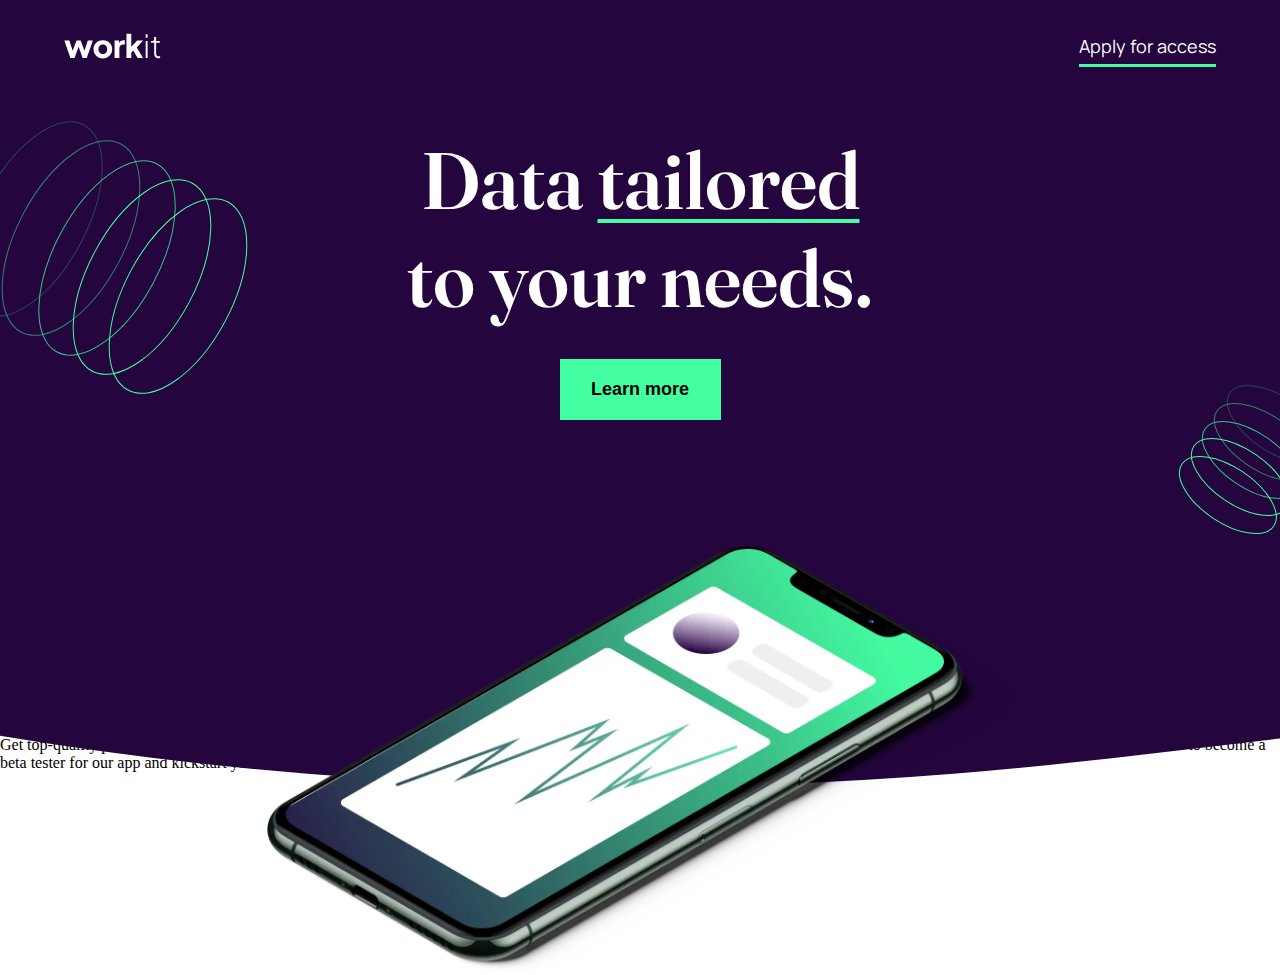
==== index.html @ 108d4085 "moving files to root dir and setting media queries" ====
<!DOCTYPE html>
<html lang="en">
<head>
  <meta charset="UTF-8">
  <meta name="viewport" content="width=device-width, initial-scale=1.0">
  <link rel="icon" type="image/png" sizes="32x32" href="./assets/images/favicon-32x32.png">
  <link rel="stylesheet" href="./assets/styles.css">
  <title>Frontend Mentor | Workit landing page</title>
</head>

<body>

  <header>
    <div class="container">
      <ul class="header-nav">
        <li><a href="#"><img src="./assets/images/logo-light.svg" alt="logo"></a></li>
        <li><a href="#">Apply for access</a>
          <div class="green-underline"></div>
        </li>
      </ul>
      <div class="header-text">
        <h1>Data <span class="h1-text-underline">tailored</span>  to your needs.</h1>
      </div>
      <button class="header-btn">Learn more</button>
      <img class="header-phone" src="assets/images/image-hero.webp" alt="phone">
    </div>
    <div class="custom-shape-divider-top">
      <svg data-name="Layer 1" xmlns="http://www.w3.org/2000/svg" viewBox="0 0 1200 120" preserveAspectRatio="none">
        <path d="M321.39,56.44c58-10.79,114.16-30.13,172-41.86,82.39-16.72,168.19-17.73,250.45-.39C823.78,31,906.67,72,985.66,92.83c70.05,18.48,146.53,26.09,214.34,3V0H0V27.35A600.21,600.21,0,0,0,321.39,56.44Z" class="shape-fill"></path>
      </svg>
  </div>
  </header>

  

  Learn more
  
  1

  Actionable insights
  
  Optimize your products, improve customer satisfaction and stay ahead of the competition 
  with our product data analytics.

  2

  Data-driven decisions

  Make data-driven decisions with our product data analytics. Our AI-generated reports help 
  you unlock insights hidden in your product data.

  3

  Always affordable

  Always affordable pricing that scales with your business. Get top-quality product data 
  analytics services without hidden costs or unexpected fees.

  Be the first to test

  Hi, I'm Louis Graham, the founder of the company. Book a demo call with me to become a 
  beta tester for our app and kickstart your company. Apply for access below and I’ll be 
  in touch to schedule a call.

  Apply for access

</body>
</html>
---- assets/styles.css ----
:root {
  --green: #44FFA1;
  --purple900:#24053E;
  --purple500:#584D62;
  --purple100:#FCF8FF;
  --white:#FFFFFF;
}

@font-face {
  font-family: 'Fraunces';
  src: url('fonts/fraunces/Fraunces-VariableFont_SOFT\,WONK\,opsz\,wght.ttf')
}

@font-face {
  font-family: 'Manrope';
  src: url('fonts/manrope/Manrope-VariableFont_wght.ttf')
}



/*





GLOBAL STYLES





*/


* {
  margin: 0px;
  padding: 0px;
  box-sizing: border-box;
}


.container {
  width: 95%;
  max-width: 1440px;
  margin: auto;
}

a {
  text-decoration: none;
}

li {
  list-style: none;
}

h1, h2, h3 {
  font-family: "Fraunces", serif;
  font-weight: 600;
}

p, a {
  line-height: 1.6;
  font-family: "Manrope", sans-serif;
  font-size: 18px;
  font-weight: 400;
}


/* 





Header






*/




header {
  background-color: var(--purple900);
  height: 700px;
  position: relative;
  color: var(--white);
  background-image: url('images/bg-pattern-1.svg'), url('images/bg-pattern-2.svg');
  background-repeat: no-repeat;
  background-position: -5vw 11vh, 91vw 41vh;
}

.custom-shape-divider-top {
  position: absolute;
  top: 100%;
  left: 0;
  width: 100%;
  overflow: hidden;
  line-height: 0;
}

.custom-shape-divider-top svg {
  position: relative;
  display: block;
  width: calc(278% + 1.3px);
  height: 157px;
}

.custom-shape-divider-top .shape-fill {
  fill: var(--purple900);
}

.header-nav {
  display: flex;
  justify-content: space-between;
  align-items: center;
  padding: 2rem;
}

.header-nav a {
  color: var(--white);
  transition: color .2s ease-in;
}

.header-nav a:hover {
  color: var(--green);
  /* cursor: pointer; */
}

.green-underline {
  background-color: var(--green);
  width: 100%;
  height: 3px;
  margin-top: 3px;
}

.header-text {
  margin-top: 2rem;
}

.header-text h1 {
  font-size: 80px;
  width: 500px;
  text-align: center;
  margin: 0 auto;
}

.h1-text-underline {
  text-decoration: underline 4px;
  text-decoration-color: var(--green);
  text-underline-offset: 10px;
}

.header-btn {
  margin: 2rem auto;
  display: block;
  background-color: var(--green);
  color: #000000;
  border: none;
  height: 61px;
  width: 161px;
  font-size: 18px;
  font-weight: bold;
  transition: all .2s ease-in;
}

.header-btn:hover {
  background-color: var(--purple900);
  border: var(--green) 2px solid;
  color: var(--green);
  cursor: pointer;
}

.header-phone {
  display: block;
  width: 746px;
  position: absolute;
  top: 78%;
  left: calc((100vw - 746px)/2);
  z-index: 5;
  /* margin: 0 auto; */
}

.circle-bg {
  position: absolute;
  top: 0;
  left: 0;
}


/*




Media query





*/



@media screen and (max-width: 1180px) {
  /* media query for tablet */

  header {
    height: 520px;
  }
  .header-phone {
    display: block;
    width: 520px;
    position: absolute;
    top: 89%;
    left: calc((100vw - 520px)/2);
    z-index: 5;
    /* margin: 0 auto; */
  }

  header {
    background-position: -18vw 11vh, 91vw 41vh;
  }
}


@media screen and (max-width: 650px) {
  /* media query for phone */

  .header-phone {
    display: block;
    width: 450px;
    position: absolute;
    left: calc((100vw - 450px)/2);
    z-index: 5;
    /* margin: 0 auto; */
  }

  header {
    background-position: -18vw 11vh, 91vw 41vh;
  }
}


@media screen and (max-width: 520px) {
  /* media query for phone */

  header {
    height: 480px;
    background-position: -18vw 11vh, 91vw 41vh;
  }

  .header-phone {
    display: block;
    width: 320px;
    position: absolute;
    top: 98%;
    left: calc((100vw - 320px)/2);
    z-index: 5;
    /* margin: 0 auto; */
  }

  .header-text h1 {
    font-size: 80px;
    width: 100%;
    text-align: center;
    margin: 0 auto;
  }
}
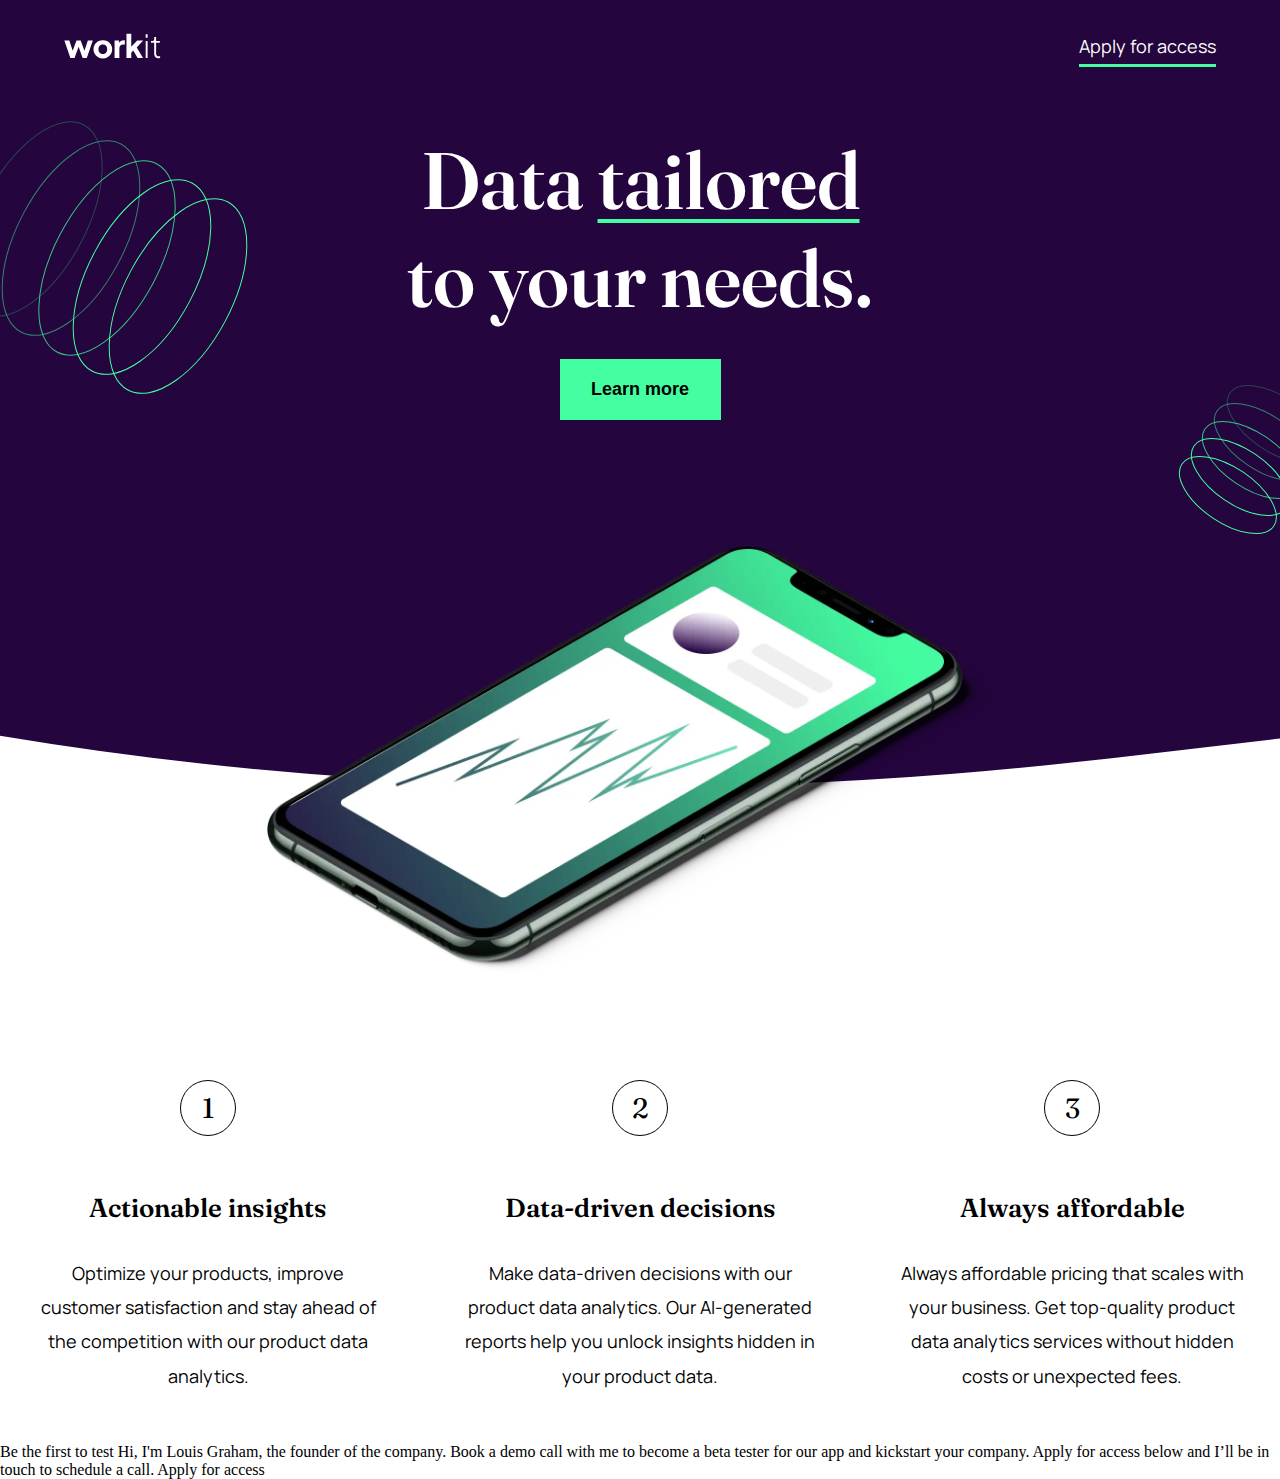
==== commit 6dad7b60: "Add the first section with css and responsive media queries" ====
--- a/index.html
+++ b/index.html
@@ -31,30 +31,40 @@
   </div>
   </header>
 
-  
-
-  Learn more
-  
-  1
-
-  Actionable insights
-  
-  Optimize your products, improve customer satisfaction and stay ahead of the competition 
-  with our product data analytics.
-
-  2
-
-  Data-driven decisions
-
-  Make data-driven decisions with our product data analytics. Our AI-generated reports help 
-  you unlock insights hidden in your product data.
-
-  3
-
-  Always affordable
-
-  Always affordable pricing that scales with your business. Get top-quality product data 
-  analytics services without hidden costs or unexpected fees.
+  <section class="features">
+    <div class="items">
+      <article class="item">
+        <p>1</p>
+        <div class="content">
+          <h2>Actionable insights</h2>
+          <p>
+            Optimize your products, improve customer satisfaction and stay ahead of the competition 
+            with our product data analytics.
+          </p>
+        </div>
+      </article>
+      <article class="item">
+        <p>2</p>
+        <div class="content">
+          <h2>Data-driven decisions</h2>
+          <p>
+            Make data-driven decisions with our product data analytics. Our AI-generated reports help 
+            you unlock insights hidden in your product data.
+          </p>
+        </div>
+      </article>
+      <article class="item">
+        <p>3</p>
+        <div class="content">
+          <h2>Always affordable</h2>
+          <p>
+            Always affordable pricing that scales with your business. Get top-quality product data 
+            analytics services without hidden costs or unexpected fees.
+          </p>
+        </div>
+      </article>
+    </div>
+  </section>
 
   Be the first to test
 
--- a/assets/styles.css
+++ b/assets/styles.css
@@ -193,6 +193,71 @@
 }
 
 
+
+/*
+
+
+
+
+
+
+features
+
+
+
+
+
+*/
+
+
+
+
+.features {
+  margin: 380px 0 50px 0;
+  background-color: var(--white);
+}
+
+.items {
+  width: 95%;
+  max-width: 1440px;
+  margin: 0 auto;
+  display: flex;
+  align-content: center;
+  justify-content: space-between;
+}
+
+.item {
+  display: flex;
+  flex-direction: column;
+  align-items: center;
+  text-align: center;
+}
+
+.item > p {
+  font-family: 'Fraunces';
+  font-size: 28px;
+  border: #000000 solid 1px;
+  width: 56px;
+  height: 56px;
+  text-align: center;
+  border-radius: 50%;
+  padding-top: 5px;
+  margin-bottom: 56px;
+}
+
+.item h2 {
+  font-weight: 600;
+  margin-bottom: 32px;
+  font-size: 26px;
+}
+
+.content p {
+  font-size: 18px;
+  line-height: 190%;
+  max-width: 352px;
+}
+
+
 /*
 
 
@@ -216,10 +281,11 @@
   }
   .header-phone {
     display: block;
-    width: 520px;
+    width: 60%;
+    /* min-width: 500px; */
     position: absolute;
     top: 89%;
-    left: calc((100vw - 520px)/2);
+    left: calc((100vw - 60%)/2);
     z-index: 5;
     /* margin: 0 auto; */
   }
@@ -230,46 +296,134 @@
 }
 
 
-@media screen and (max-width: 650px) {
+@media screen and (max-width: 750px) {
   /* media query for phone */
 
   .header-phone {
-    display: block;
-    width: 450px;
-    position: absolute;
-    left: calc((100vw - 450px)/2);
-    z-index: 5;
-    /* margin: 0 auto; */
+    width: 480px;
+    left: calc((100vw - 480px)/2);
+  }
+  .header-text h1 {
+    font-size: 80px;
+    width: 480px;
+    text-align: center;
+    margin: 0 auto;
   }
 
   header {
     background-position: -18vw 11vh, 91vw 41vh;
   }
-}
-
-
-@media screen and (max-width: 520px) {
+
+  .items {
+    width: 95%;
+    max-width: 1440px;
+    margin: 0 auto;
+    display: flex;
+    flex-direction: column;
+    align-content: center;
+    justify-content: space-between;
+  }
+  
+  .item {
+    display: flex;
+    flex-direction: row;
+    align-items: center;
+    text-align: left;
+  }
+  
+  .item > p {
+    font-family: 'Fraunces';
+    font-size: 28px;
+    border: #000000 solid 1px;
+    width: 56px;
+    height: 56px;
+    text-align: center;
+    border-radius: 50%;
+    padding-top: 5px;
+    margin-bottom: 56px;
+    flex-shrink: 0;
+  }
+  
+  .item h2 {
+    margin-bottom: 32px;
+  }
+
+  .content {
+    margin-left: 56px;
+  }
+
+  .content p {
+    font-size: 18px;
+    line-height: 190%;
+    width: 100%;
+    max-width: 600px;
+    margin-bottom: 32px;
+  }
+
+}
+
+
+@media screen and (max-width: 500px) {
   /* media query for phone */
 
   header {
-    height: 480px;
-    background-position: -18vw 11vh, 91vw 41vh;
+    height: 450px;
+    background-image: none;
   }
 
   .header-phone {
-    display: block;
-    width: 320px;
-    position: absolute;
-    top: 98%;
-    left: calc((100vw - 320px)/2);
-    z-index: 5;
-    /* margin: 0 auto; */
+    width: 90%;
+    top: 85%;
+    left: calc((100vw - 90%)/2);
   }
 
   .header-text h1 {
-    font-size: 80px;
+    font-size: 50px;
     width: 100%;
+  }
+  .custom-shape-divider-top svg {
+    height: 101px;
+  }
+
+  .features {
+    margin: 200px 0 0 0;
+    background-color: var(--white);
+  }
+
+  .items {
+    flex-direction: column;
+    align-content: center;
+    justify-content: space-between;
+  }
+  
+  .item {
+    display: flex;
+    flex-direction: column;
+    align-items: center;
     text-align: center;
-    margin: 0 auto;
-  }
-}+  }
+
+  .content {
+    margin-left: 0px;
+  }
+
+
+}
+
+
+@media screen and (max-width: 344px) {
+  /* media query for phone */
+
+  header {
+    height: 410px;
+    background-image: none;
+  }
+
+  .header-phone {
+    top: 90%;
+  }
+
+  .header-text h1 {
+    font-size: 40px;
+  }
+}
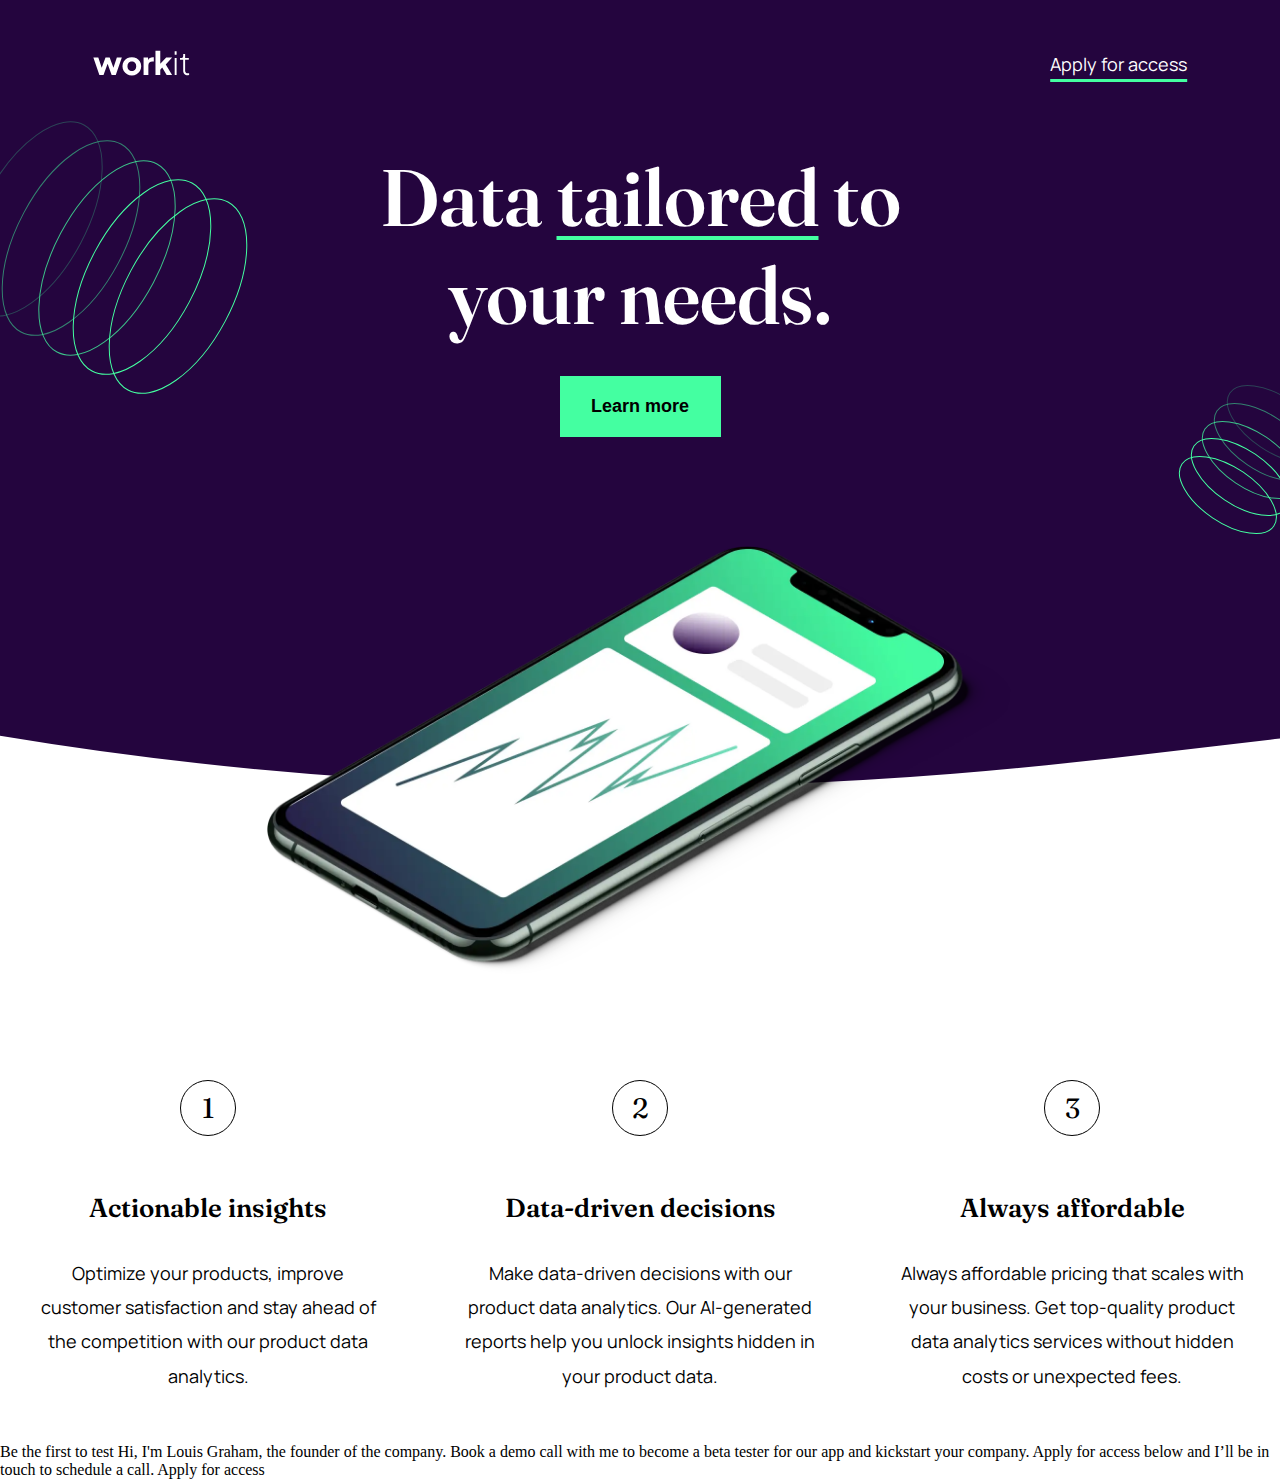
==== commit 6d6dcfa9: "Edit the header nav" ====
--- a/index.html
+++ b/index.html
@@ -12,12 +12,16 @@
 
   <header>
     <div class="container">
-      <ul class="header-nav">
-        <li><a href="#"><img src="./assets/images/logo-light.svg" alt="logo"></a></li>
-        <li><a href="#">Apply for access</a>
+      <div class="nav">
+        <a href="#"><img src="./assets/images/logo-light.svg" alt="logo"></a>
+        <a href="#">Apply for access</a>
+      </div>
+      <!-- <div class="header-nav">
+        <div class="li-nav1"><a href="#"><img src="./assets/images/logo-light.svg" alt="logo"></a></div>
+        <div class="li-nav2"><a href="#">Apply for access</a>
           <div class="green-underline"></div>
-        </li>
-      </ul>
+        </div>
+      </div> -->
       <div class="header-text">
         <h1>Data <span class="h1-text-underline">tailored</span>  to your needs.</h1>
       </div>
--- a/assets/styles.css
+++ b/assets/styles.css
@@ -115,37 +115,35 @@
   fill: var(--purple900);
 }
 
-.header-nav {
+.nav {
   display: flex;
+  width: 90%;
   justify-content: space-between;
-  align-items: center;
-  padding: 2rem;
-}
-
-.header-nav a {
+  padding-top: 50px;
+  margin: 0 auto;
+}
+
+.nav > a:last-child {
   color: var(--white);
+  text-decoration: underline 3px var(--green);
+  text-underline-offset: 8px;
   transition: color .2s ease-in;
 }
-
-.header-nav a:hover {
+.nav > a:last-child:hover {
   color: var(--green);
-  /* cursor: pointer; */
-}
-
-.green-underline {
-  background-color: var(--green);
-  width: 100%;
-  height: 3px;
-  margin-top: 3px;
-}
+  cursor: pointer;
+}
+
+
+
 
 .header-text {
-  margin-top: 2rem;
+  margin-top: 4rem;
 }
 
 .header-text h1 {
   font-size: 80px;
-  width: 500px;
+  width: 550px;
   text-align: center;
   margin: 0 auto;
 }
@@ -277,14 +275,14 @@
   /* media query for tablet */
 
   header {
-    height: 520px;
+    height: 620px;
   }
   .header-phone {
     display: block;
     width: 60%;
     /* min-width: 500px; */
     position: absolute;
-    top: 89%;
+    top: 82%;
     left: calc((100vw - 60%)/2);
     z-index: 5;
     /* margin: 0 auto; */
@@ -305,7 +303,7 @@
   }
   .header-text h1 {
     font-size: 80px;
-    width: 480px;
+    width: 550px;
     text-align: center;
     margin: 0 auto;
   }
@@ -313,6 +311,8 @@
   header {
     background-position: -18vw 11vh, 91vw 41vh;
   }
+  
+
 
   .items {
     width: 95%;
@@ -361,13 +361,24 @@
   }
 
 }
-
+@media screen and (max-width: 565px) {
+  .header-text h1 {
+    font-size: 68px;
+    width: 485px;
+    text-align: center;
+    margin: 0 auto;
+  }
+  .nav {
+    width: 100%;
+    margin: 0 0 00;
+  }
+}
 
 @media screen and (max-width: 500px) {
   /* media query for phone */
 
   header {
-    height: 450px;
+    height: 500px;
     background-image: none;
   }
 
@@ -378,7 +389,7 @@
   }
 
   .header-text h1 {
-    font-size: 50px;
+    font-size: 13vw;
     width: 100%;
   }
   .custom-shape-divider-top svg {
@@ -407,11 +418,22 @@
     margin-left: 0px;
   }
 
-
-}
-
-
-@media screen and (max-width: 344px) {
+}
+
+@media screen and (max-width: 383px) {
+
+  header {
+    height: 460px;
+  }
+  .header-text h1 {
+    font-size: 45px;
+    width: 100%;
+  }
+
+}
+
+
+@media screen and (max-width: 345px) {
   /* media query for phone */
 
   header {
@@ -426,4 +448,5 @@
   .header-text h1 {
     font-size: 40px;
   }
-}
+
+}
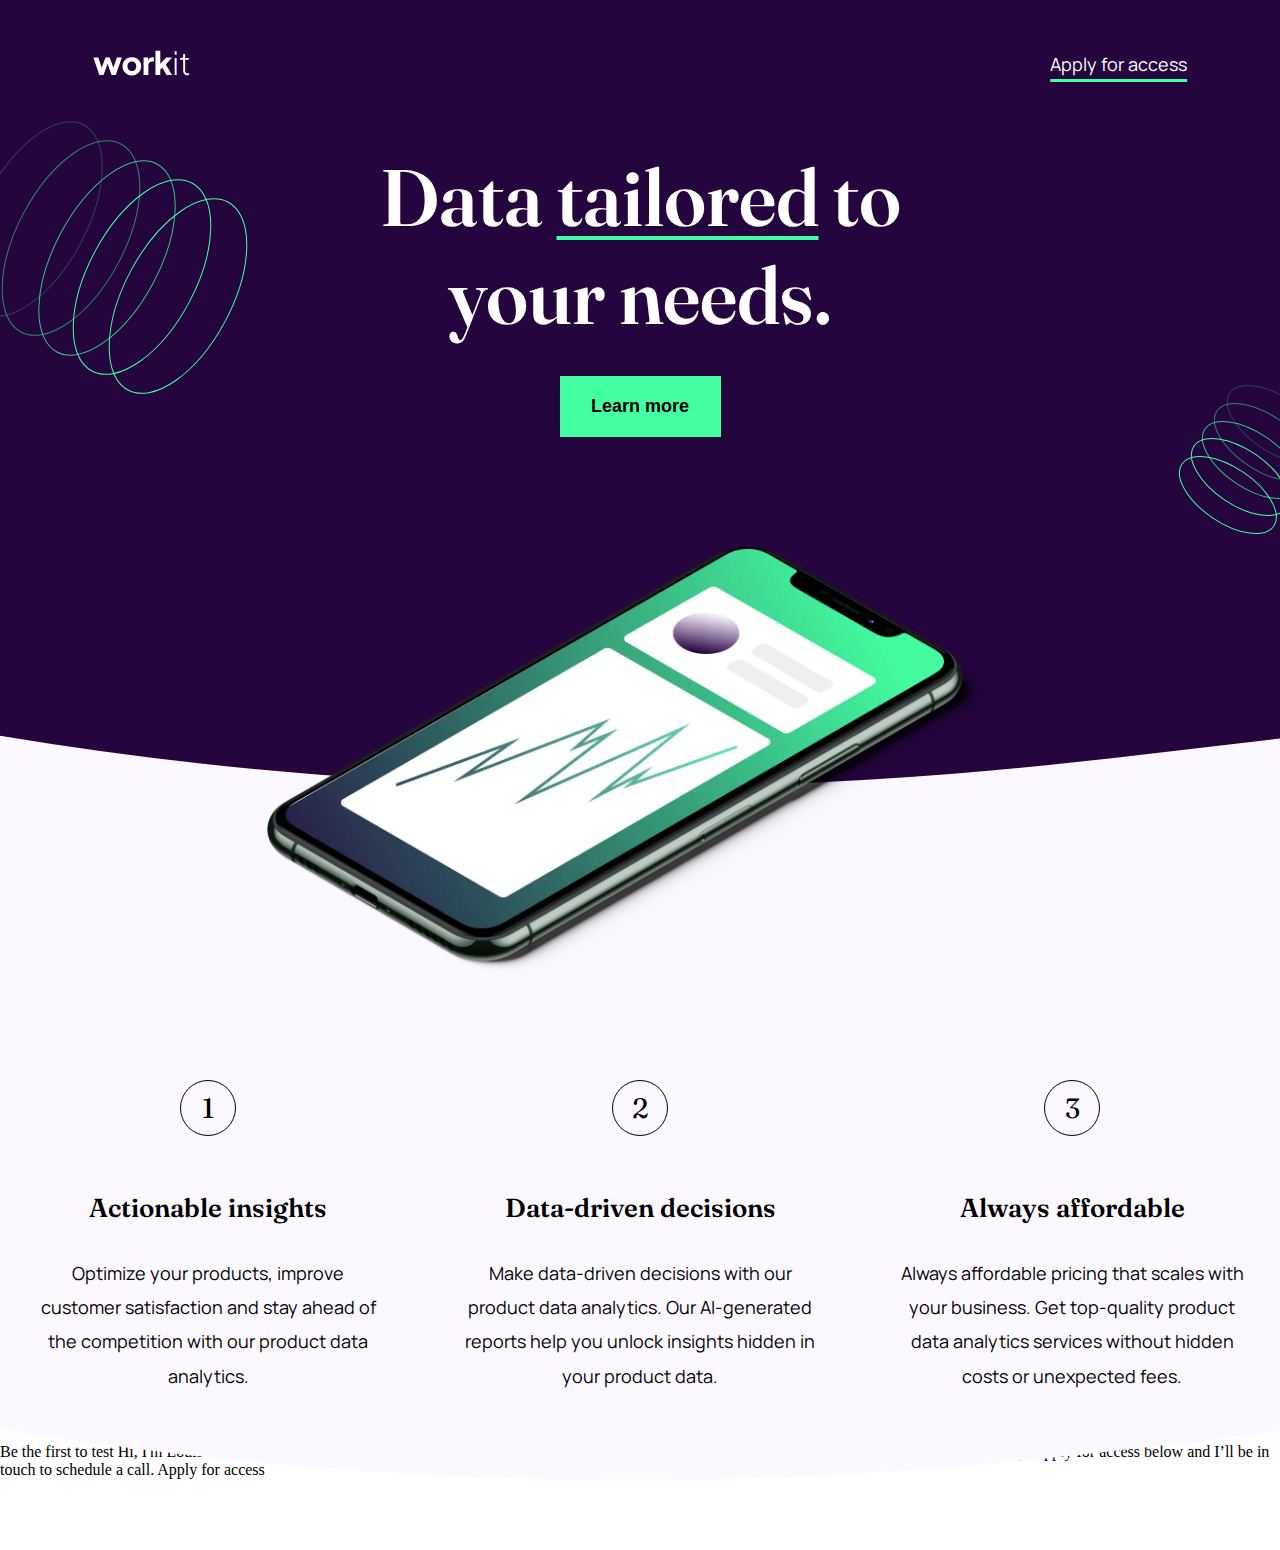
==== commit c1bab781: "add the purple100 to features section" ====
--- a/index.html
+++ b/index.html
@@ -16,12 +16,6 @@
         <a href="#"><img src="./assets/images/logo-light.svg" alt="logo"></a>
         <a href="#">Apply for access</a>
       </div>
-      <!-- <div class="header-nav">
-        <div class="li-nav1"><a href="#"><img src="./assets/images/logo-light.svg" alt="logo"></a></div>
-        <div class="li-nav2"><a href="#">Apply for access</a>
-          <div class="green-underline"></div>
-        </div>
-      </div> -->
       <div class="header-text">
         <h1>Data <span class="h1-text-underline">tailored</span>  to your needs.</h1>
       </div>
@@ -32,7 +26,7 @@
       <svg data-name="Layer 1" xmlns="http://www.w3.org/2000/svg" viewBox="0 0 1200 120" preserveAspectRatio="none">
         <path d="M321.39,56.44c58-10.79,114.16-30.13,172-41.86,82.39-16.72,168.19-17.73,250.45-.39C823.78,31,906.67,72,985.66,92.83c70.05,18.48,146.53,26.09,214.34,3V0H0V27.35A600.21,600.21,0,0,0,321.39,56.44Z" class="shape-fill"></path>
       </svg>
-  </div>
+    </div>
   </header>
 
   <section class="features">
@@ -68,6 +62,11 @@
         </div>
       </article>
     </div>
+    <div class="custom-shape-divider-features">
+      <svg data-name="Layer 1" xmlns="http://www.w3.org/2000/svg" viewBox="0 0 1200 120" preserveAspectRatio="none">
+        <path d="M321.39,56.44c58-10.79,114.16-30.13,172-41.86,82.39-16.72,168.19-17.73,250.45-.39C823.78,31,906.67,72,985.66,92.83c70.05,18.48,146.53,26.09,214.34,3V0H0V27.35A600.21,600.21,0,0,0,321.39,56.44Z" class="shape-fill"></path>
+      </svg>
+    </div>
   </section>
 
   Be the first to test
--- a/assets/styles.css
+++ b/assets/styles.css
@@ -109,6 +109,7 @@
   display: block;
   width: calc(278% + 1.3px);
   height: 157px;
+  z-index: 1;
 }
 
 .custom-shape-divider-top .shape-fill {
@@ -211,8 +212,10 @@
 
 
 .features {
-  margin: 380px 0 50px 0;
-  background-color: var(--white);
+  margin: 0 0 50px 0;
+  padding-top: 380px;
+  position: relative;
+  background-color: var(--purple100);
 }
 
 .items {
@@ -256,6 +259,27 @@
 }
 
 
+.custom-shape-divider-features {
+  position: absolute;
+  top: 100%;
+  left: 0;
+  width: 100%;
+  overflow: hidden;
+  line-height: 0;
+}
+
+.custom-shape-divider-features svg {
+  position: relative;
+  display: block;
+  width: calc(278% + 1.3px);
+  height: 157px;
+}
+
+.custom-shape-divider-features .shape-fill {
+  fill: var(--purple100);
+}
+
+
 /*
 
 
@@ -314,6 +338,9 @@
   
 
 
+  .features {
+    padding-top: 250px;
+  }
   .items {
     width: 95%;
     max-width: 1440px;
@@ -397,8 +424,12 @@
   }
 
   .features {
-    margin: 200px 0 0 0;
+    padding-top: 200px;
     background-color: var(--white);
+  }
+
+  .custom-shape-divider-features svg {
+    height: 101px;
   }
 
   .items {
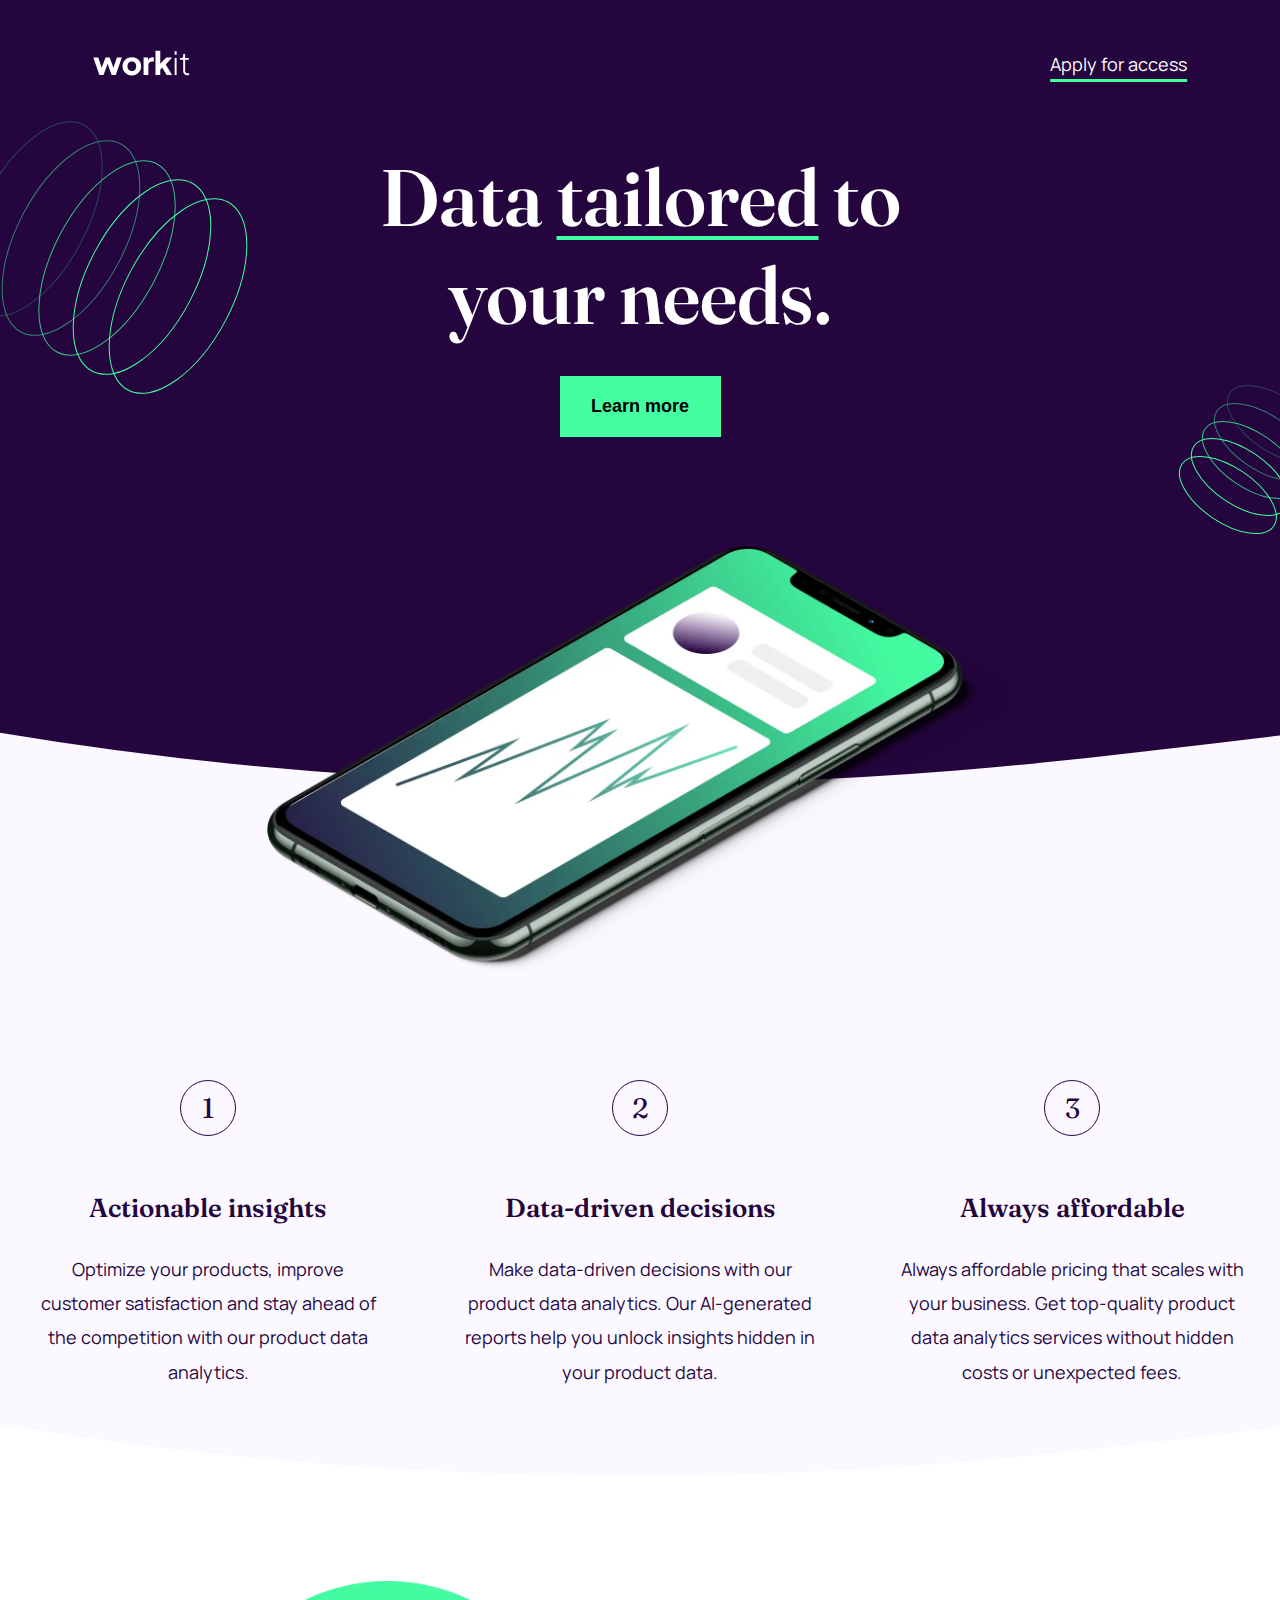
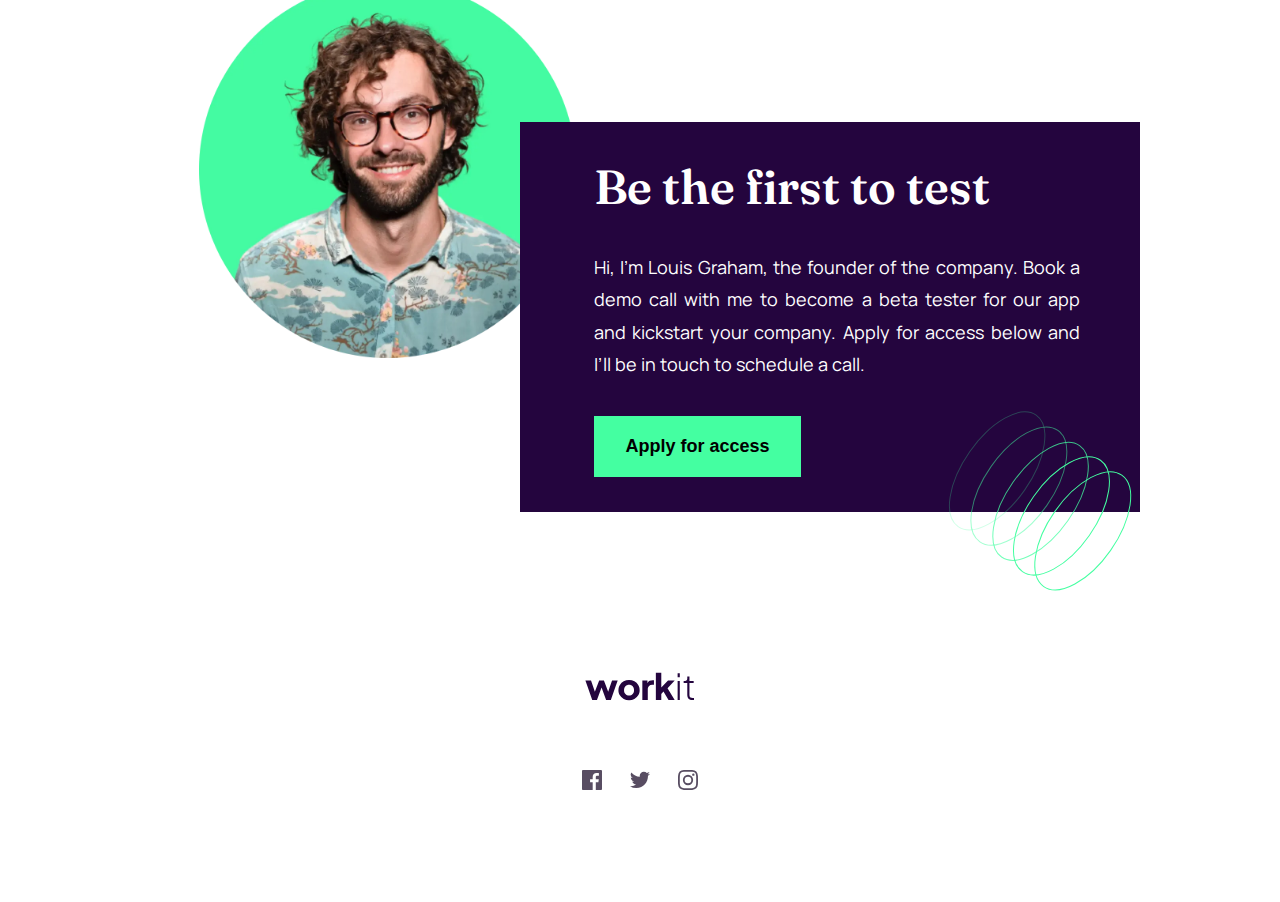
==== commit e3304dbc: "Add section, footer content with responsive media query - tested in screen 375px ~ 1900px" ====
--- a/index.html
+++ b/index.html
@@ -69,13 +69,31 @@
     </div>
   </section>
 
-  Be the first to test
+  <section class="fouder">
+    <div class="container">
+      <div class="fouder-content">
+        <img class="founder-image" src="assets/images/image-founder.webp" alt="fouder image">
+        <div class="founder-card">
+          <h2>Be the first to test</h2>
+          <p>
+            Hi, I'm Louis Graham, the founder of the company. Book a demo call with me to become a 
+            beta tester for our app and kickstart your company. Apply for access below and I’ll be 
+            in touch to schedule a call.
+          </p>
+          <img class="circle-3" src="assets/images/bg-pattern-3.svg" alt="pattern card">
+          <button class="founder-btn">Apply for access</button>
+      </div>
+      </div>
+    </div>
+  </section>
 
-  Hi, I'm Louis Graham, the founder of the company. Book a demo call with me to become a 
-  beta tester for our app and kickstart your company. Apply for access below and I’ll be 
-  in touch to schedule a call.
-
-  Apply for access
-
+  <footer>
+    <img src="assets/images/logo-dark.svg" alt="logo dark" width="110px">
+    <div class="footer-media">
+      <img src="assets/images/icon-facebook.svg" alt="icon-facebook">
+      <img src="assets/images/icon-twitter.svg" alt="twitter icon">
+      <img src="assets/images/icon-instagram.svg" alt="instgram icon">
+    </div>
+  </footer>
 </body>
 </html>--- a/assets/styles.css
+++ b/assets/styles.css
@@ -97,7 +97,7 @@
 
 .custom-shape-divider-top {
   position: absolute;
-  top: 100%;
+  top: 99.5%;
   left: 0;
   width: 100%;
   overflow: hidden;
@@ -237,25 +237,29 @@
 .item > p {
   font-family: 'Fraunces';
   font-size: 28px;
-  border: #000000 solid 1px;
+  border: var(--purple900) solid 1px;
   width: 56px;
   height: 56px;
   text-align: center;
   border-radius: 50%;
   padding-top: 5px;
   margin-bottom: 56px;
+  flex-shrink: 0;
+  color: var(--purple900);
 }
 
 .item h2 {
   font-weight: 600;
-  margin-bottom: 32px;
+  margin-bottom: 28px;
   font-size: 26px;
+  color: var(--purple900);
 }
 
 .content p {
   font-size: 18px;
   line-height: 190%;
   max-width: 352px;
+  color: var(--purple900);
 }
 
 
@@ -280,11 +284,135 @@
 }
 
 
+
 /*
 
 
 
 
+
+
+founder
+
+
+
+
+
+*/
+
+
+
+.fouder {
+  margin: 450px auto 0px auto;
+}
+
+.fouder-content {
+  display: flex;
+  align-items: flex-end;
+  width: 1200px;
+  position: relative;
+  margin: 0 auto;
+}
+
+.founder-image {
+  width: 477px;
+  height: 477px;
+  position: absolute;
+  top: -42%;
+  left: 52px;
+  z-index: -1;
+}
+
+.founder-card {
+  background-color: var(--purple900);
+  width: 745px;
+  height: 420px;
+  display: flex;
+  flex-direction: column;
+  justify-content: space-evenly;
+  padding-left: 74px;
+  margin-left: 38%;
+}
+
+.founder-card h2{
+  color: var(--white);
+  font-family: 'Fraunces';
+  font-size: 56px;
+}
+
+.founder-card p {
+  color: var(--white);
+  line-height: 180%;
+  width: 602px;
+  /* font-weight: 100; */
+}
+
+.founder-btn {
+  display: block;
+  background-color: var(--green);
+  color: #000000;
+  border: none;
+  height: 61px;
+  width: 207px;
+  font-size: 18px;
+  font-weight: bold;
+  transition: all .2s ease-in;
+}
+
+
+.founder-btn:hover {
+  background-color: var(--purple900);
+  border: var(--green) 2px solid;
+  color: var(--green);
+  cursor: pointer;
+}
+
+.circle-3 {
+  position: absolute;
+  top: 70%;
+  left: 79%;
+}
+
+
+
+/*
+
+
+
+
+
+
+footer
+
+
+
+
+
+*/
+
+
+footer {
+  text-align: center;
+  margin-bottom: 112px;
+  margin-top: 160px;
+}
+
+.footer-media {
+  width: 100px;
+}
+
+.footer-media {
+  width: 116px;
+  margin: 65px auto 0 auto;
+  display: flex;
+  justify-content: space-between;
+}
+
+/*
+
+
+
+
 Media query
 
 
@@ -293,10 +421,48 @@
 
 */
 
+@media screen and (max-width: 1280px) {
+  /* Media query for section responsivness */
+  .fouder {
+    margin-top: 333px;
+  }
+  .fouder-content {
+    width: 1000px;
+  }
+  
+  .founder-image {
+    width: 377px;
+    height: 377px;
+    top: -36%;
+    left: 59px;
+  }
+
+  .founder-card {
+    width: 700px;
+    height: 390px;
+    display: flex;
+    padding-left: 74px;
+    margin-left: 38%;
+  }
+
+  .founder-card h2{
+    color: var(--white);
+    font-family: 'Fraunces';
+    font-size: 48px;
+  }
+
+  .founder-card p {
+    color: var(--white);
+    line-height: 180%;
+    width: 486px;
+    text-align: justify;
+    /* font-weight: 100; */
+  }
+}
+
 
 
 @media screen and (max-width: 1180px) {
-  /* media query for tablet */
 
   header {
     height: 620px;
@@ -304,12 +470,10 @@
   .header-phone {
     display: block;
     width: 60%;
-    /* min-width: 500px; */
     position: absolute;
     top: 82%;
     left: calc((100vw - 60%)/2);
     z-index: 5;
-    /* margin: 0 auto; */
   }
 
   header {
@@ -317,9 +481,79 @@
   }
 }
 
+@media screen and (max-width: 1040px) {
+  /* Media query for section responsivness */
+
+  .fouder-content {
+    width: 95%;
+  }
+  
+  .founder-image {
+    width: 280px;
+    height: 280px;
+    top: -37%;
+    left: 130px;
+  }
+
+  .founder-card {
+    width: 504px;
+    height: 390px;
+    display: flex;
+    padding-left: 50px;
+    margin-left: 38%;
+  }
+
+  .founder-card h2{
+    color: var(--white);
+    font-family: 'Fraunces';
+    font-size: 48px;
+  }
+
+  .founder-card p {
+    color: var(--white);
+    line-height: 180%;
+    width: 408px;
+    text-align: justify;
+    /* font-weight: 100; */
+  }
+  .circle-3 {
+    position: absolute;
+    top: 74%;
+    left: 69%;
+  }
+
+}
+
+
+@media screen and (max-width: 890px) {
+  /* Media for founder part only */
+
+  .founder-image {
+    top: -46%;
+    left: 5px;
+  }
+
+  .founder-card {
+    padding-left: 50px;
+    margin-left: 22%;
+  }
+
+  .founder-card p {
+    color: var(--white);
+    line-height: 180%;
+    width: 408px;
+    text-align: justify;
+    /* font-weight: 100; */
+  }
+  .circle-3 {
+    position: absolute;
+    top: 72%;
+    left: 56%;
+  }
+}
+
 
 @media screen and (max-width: 750px) {
-  /* media query for phone */
 
   .header-phone {
     width: 480px;
@@ -336,6 +570,14 @@
     background-position: -18vw 11vh, 91vw 41vh;
   }
   
+
+  /* 
+  
+  
+  media query for features
+  
+  
+  */
 
 
   .features {
@@ -358,19 +600,6 @@
     text-align: left;
   }
   
-  .item > p {
-    font-family: 'Fraunces';
-    font-size: 28px;
-    border: #000000 solid 1px;
-    width: 56px;
-    height: 56px;
-    text-align: center;
-    border-radius: 50%;
-    padding-top: 5px;
-    margin-bottom: 56px;
-    flex-shrink: 0;
-  }
-  
   .item h2 {
     margin-bottom: 32px;
   }
@@ -388,6 +617,76 @@
   }
 
 }
+
+@media screen and (max-width: 695px) {
+  /* Media for founder part only */
+
+  .fouder {
+    margin-top: 400px;
+  }
+  .founder-image {
+    top: -55%;
+    left: 0px;
+  }
+
+  .founder-card {
+    padding-left: 50px;
+    margin-left: 12%;
+  }
+
+  .founder-card p {
+    color: var(--white);
+    line-height: 180%;
+    width: 408px;
+    text-align: justify;
+    /* font-weight: 100; */
+  }
+  .circle-3 {
+    position: absolute;
+    top: 72%;
+    left: 56%;
+  }
+}
+
+@media screen and (max-width: 605px) {
+  /* Media for founder part only */
+
+  .fouder {
+    width: 100%;
+  }
+  .founder-image {
+    top: -58%;
+    left: 6.5%;
+  }
+
+  .founder-card {
+    width: 100%;
+    max-width: 390px;
+    height: 393px;
+    display: flex;
+    padding-left: 10px;
+    margin:0 auto;
+    align-items: center;
+  }
+
+  .founder-card h2{
+    color: var(--white);
+    font-family: 'Fraunces';
+    font-size: 32px;
+  }
+
+  .founder-card p {
+    color: var(--white);
+    line-height: 180%;
+    width: 271px;
+    text-align: center;
+    font-size: 16px;
+  }
+  .circle-3 {
+    display: none;
+  }
+}
+
 @media screen and (max-width: 565px) {
   .header-text h1 {
     font-size: 68px;
@@ -419,17 +718,20 @@
     font-size: 13vw;
     width: 100%;
   }
-  .custom-shape-divider-top svg {
+  .custom-shape-divider-top svg, .custom-shape-divider-features svg {
     height: 101px;
   }
+
+  /* 
+  
+  
+  media quety for features
+  
+  
+  */
 
   .features {
     padding-top: 200px;
-    background-color: var(--white);
-  }
-
-  .custom-shape-divider-features svg {
-    height: 101px;
   }
 
   .items {
